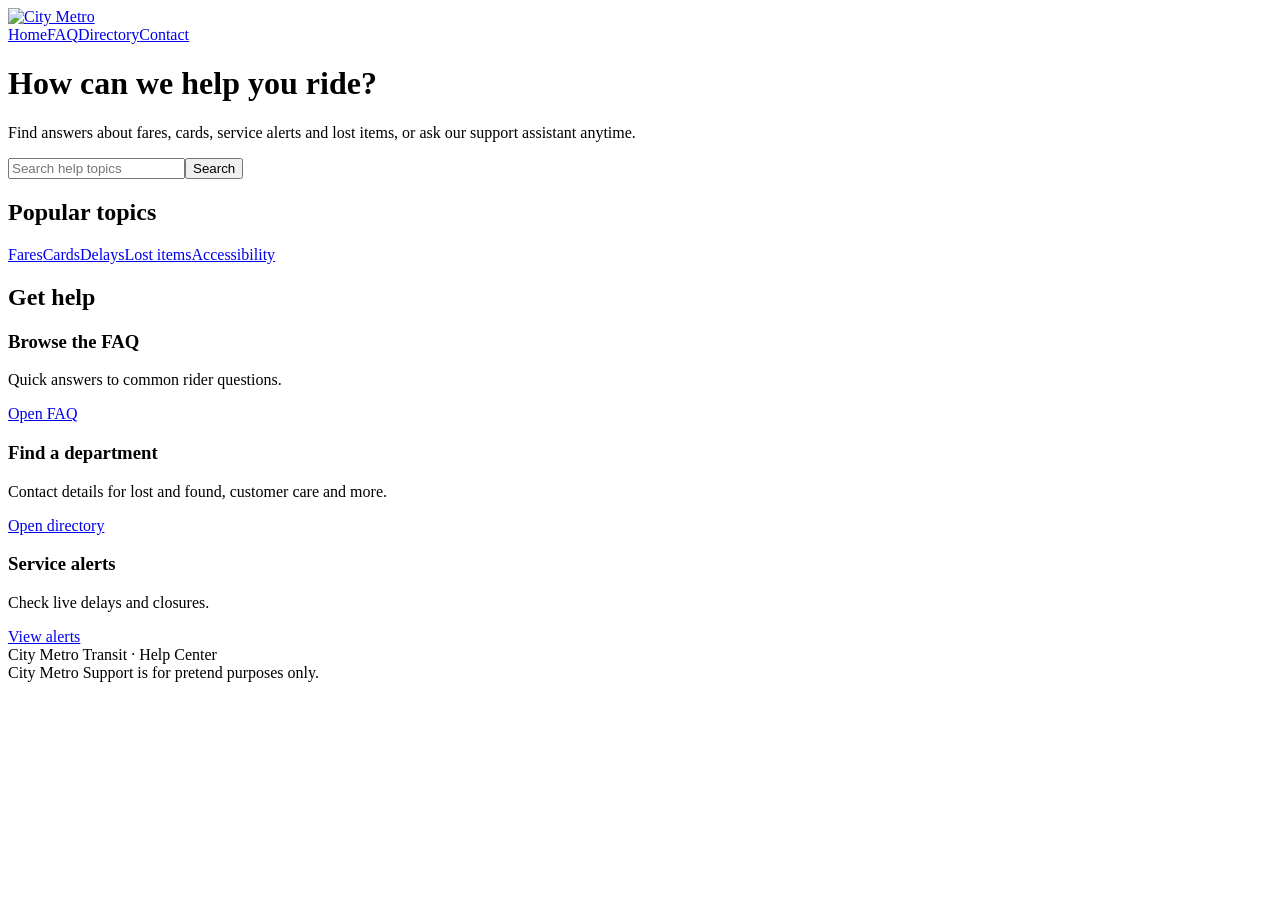
==== index.html @ 7c87658b "Create index.html" ====
<!doctype html><html lang="en"><head><meta charset="utf-8"><meta name="viewport" content="width=device-width,initial-scale=1">
<title>Help – City Metro Transit Help Center</title><link rel="stylesheet" href="styles.css"></head><body>
<header><div class="bar"><a class="logo" href="index.html" aria-label="City Metro Transit Help Center home"><img src="https://alerts.citymetro.xyz/logo.png" alt="City Metro"></a>
<nav><a class="btn on" href="index.html">Home</a><a class="btn " href="faq.html">FAQ</a><a class="btn " href="directory.html">Directory</a><a class="btn" href="contact.html">Contact</a></nav></div></header>
<main>
<h1>How can we help you ride?</h1>
<p class="lead">Find answers about fares, cards, service alerts and lost items, or ask our support assistant anytime.</p>
<form class="search" action="faq.html" method="get"><input name="q" type="search" placeholder="Search help topics" aria-label="Search help topics"><button class="btn primary" type="submit">Search</button></form>
<h2>Popular topics</h2>
<div class="topics"><a class="btn" href="faq.html?q=fare">Fares</a><a class="btn" href="faq.html?q=card">Cards</a><a class="btn" href="faq.html?q=delay">Delays</a><a class="btn" href="faq.html?q=lost">Lost items</a><a class="btn" href="faq.html?q=accessib">Accessibility</a></div>
<h2>Get help</h2>
<div class="list">
<div class="item"><h3>Browse the FAQ</h3><p>Quick answers to common rider questions.</p><a class="btn" href="faq.html">Open FAQ</a></div>
<div class="item"><h3>Find a department</h3><p>Contact details for lost and found, customer care and more.</p><a class="btn" href="directory.html">Open directory</a></div>
<div class="item"><h3>Service alerts</h3><p>Check live delays and closures.</p><a class="btn" href="https://alerts.citymetro.xyz">View alerts</a></div>
</div>
</main><footer>City Metro Transit · Help Center<br>City Metro Support is for pretend purposes only.</footer><script src="bot.js"></script></body></html>
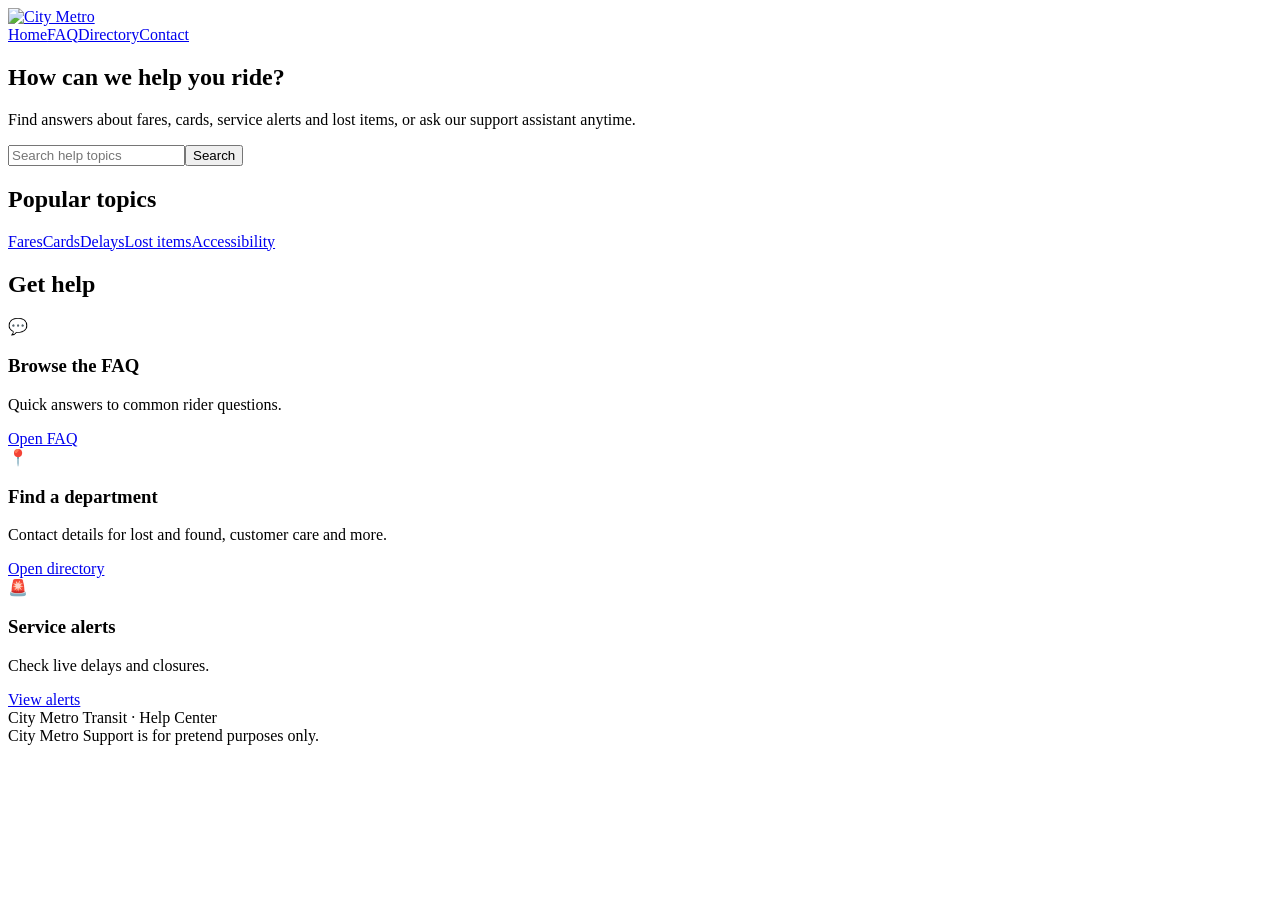
==== commit f3441e92: "Update index.html" ====
--- a/index.html
+++ b/index.html
@@ -3,15 +3,18 @@
 <header><div class="bar"><a class="logo" href="index.html" aria-label="City Metro Transit Help Center home"><img src="https://alerts.citymetro.xyz/logo.png" alt="City Metro"></a>
 <nav><a class="btn on" href="index.html">Home</a><a class="btn " href="faq.html">FAQ</a><a class="btn " href="directory.html">Directory</a><a class="btn" href="contact.html">Contact</a></nav></div></header>
 <main>
+<section class="hero">
 <h1>How can we help you ride?</h1>
 <p class="lead">Find answers about fares, cards, service alerts and lost items, or ask our support assistant anytime.</p>
 <form class="search" action="faq.html" method="get"><input name="q" type="search" placeholder="Search help topics" aria-label="Search help topics"><button class="btn primary" type="submit">Search</button></form>
+<div class="route" aria-hidden="true"><i></i><i></i><i></i><i></i></div>
+</section>
 <h2>Popular topics</h2>
 <div class="topics"><a class="btn" href="faq.html?q=fare">Fares</a><a class="btn" href="faq.html?q=card">Cards</a><a class="btn" href="faq.html?q=delay">Delays</a><a class="btn" href="faq.html?q=lost">Lost items</a><a class="btn" href="faq.html?q=accessib">Accessibility</a></div>
 <h2>Get help</h2>
 <div class="list">
-<div class="item"><h3>Browse the FAQ</h3><p>Quick answers to common rider questions.</p><a class="btn" href="faq.html">Open FAQ</a></div>
-<div class="item"><h3>Find a department</h3><p>Contact details for lost and found, customer care and more.</p><a class="btn" href="directory.html">Open directory</a></div>
-<div class="item"><h3>Service alerts</h3><p>Check live delays and closures.</p><a class="btn" href="https://alerts.citymetro.xyz">View alerts</a></div>
+<div class="item"><span class="ic" aria-hidden="true">💬</span><h3>Browse the FAQ</h3><p>Quick answers to common rider questions.</p><a class="btn" href="faq.html">Open FAQ</a></div>
+<div class="item"><span class="ic" aria-hidden="true">📍</span><h3>Find a department</h3><p>Contact details for lost and found, customer care and more.</p><a class="btn" href="directory.html">Open directory</a></div>
+<div class="item"><span class="ic" aria-hidden="true">🚨</span><h3>Service alerts</h3><p>Check live delays and closures.</p><a class="btn" href="https://alerts.citymetro.xyz">View alerts</a></div>
 </div>
 </main><footer>City Metro Transit · Help Center<br>City Metro Support is for pretend purposes only.</footer><script src="bot.js"></script></body></html>
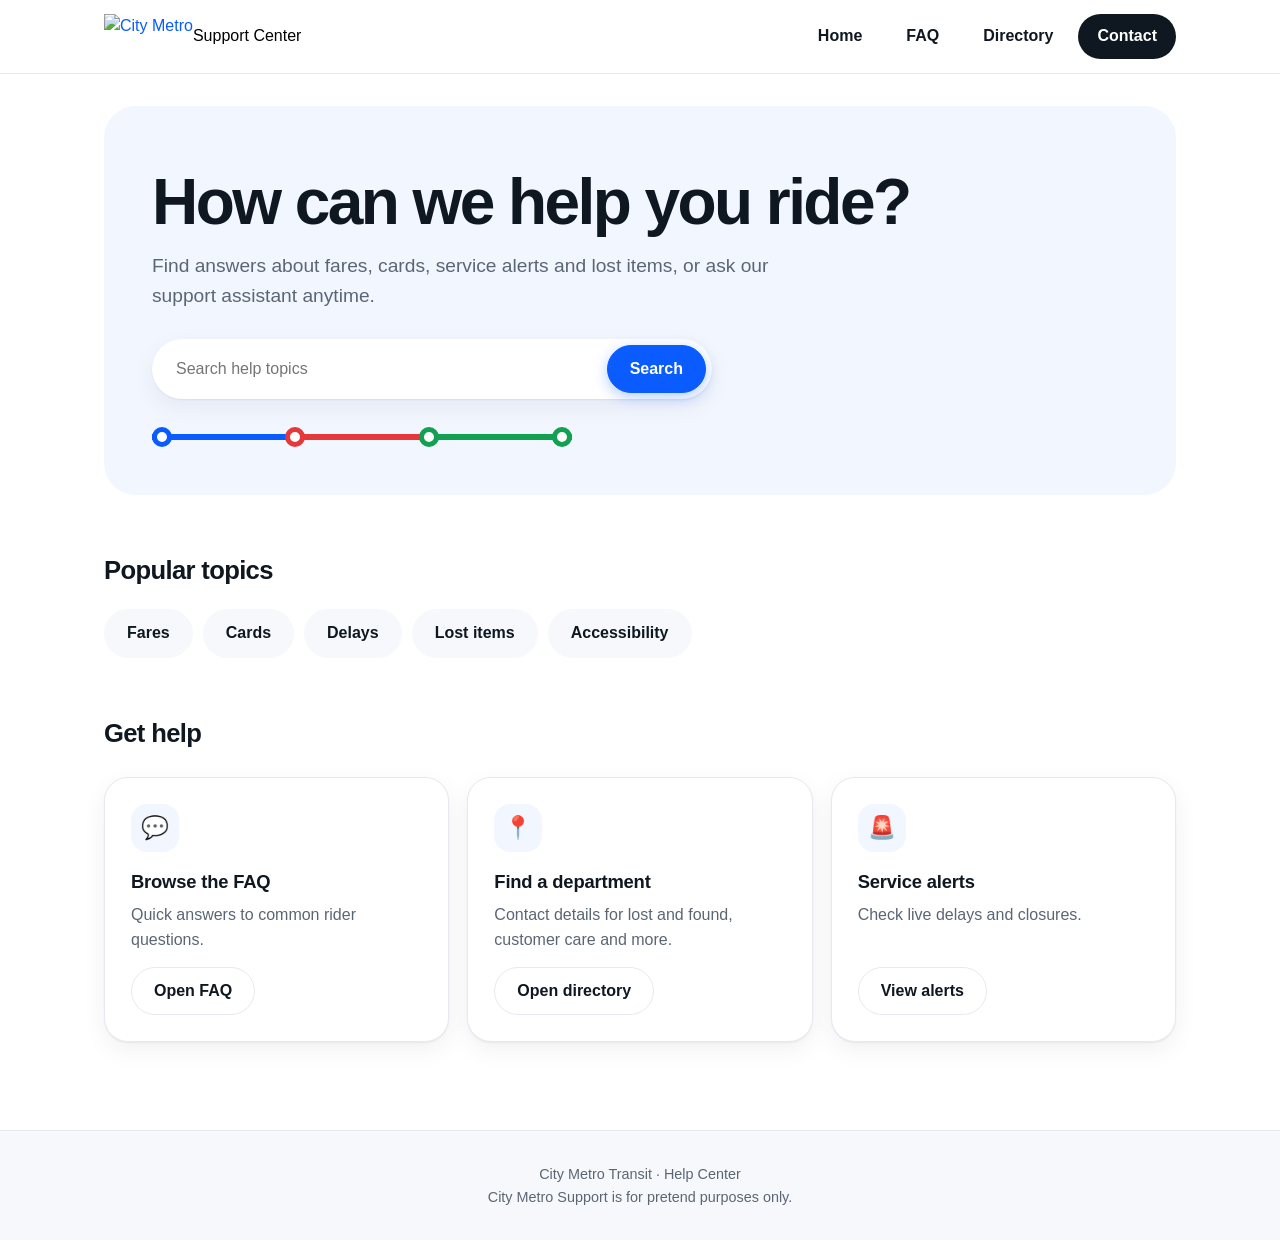
==== commit 64ac9f2d: "Revise header and navigation for support center Updated header section to include 'Support Center' a" ====
--- a/index.html
+++ b/index.html
@@ -1,7 +1,7 @@
 <!doctype html><html lang="en"><head><meta charset="utf-8"><meta name="viewport" content="width=device-width,initial-scale=1">
 <title>Help – City Metro Transit Help Center</title><link rel="stylesheet" href="styles.css"></head><body>
-<header><div class="bar"><a class="logo" href="index.html" aria-label="City Metro Transit Help Center home"><img src="https://alerts.citymetro.xyz/logo.png" alt="City Metro"></a>
-<nav><a class="btn on" href="index.html">Home</a><a class="btn " href="faq.html">FAQ</a><a class="btn " href="directory.html">Directory</a><a class="btn" href="contact.html">Contact</a></nav></div></header>
+<header><div class="bar"><a class="logo" href="index.html" aria-label="City Metro Transit Help Center home" style="text-decoration: none;"><img src="https://alerts.citymetro.xyz/logo.png" alt="City Metro"> <span style="color: #000; text-decoration: none;">Support Center</span></a>
+<nav><a class="btn " href="index.html">Home</a><a class="btn " href="faq.html">FAQ</a><a class="btn " href="directory.html">Directory</a><a class="btn on" href="contact.html">Contact</a></nav></div></header>
 <main>
 <section class="hero">
 <h1>How can we help you ride?</h1>
--- a/styles.css
+++ b/styles.css
@@ -0,0 +1,57 @@
+:root{--bg:#fff;--ink:#0f1720;--muted:#5b6674;--line:#e6eaf0;--tint:#f2f6ff;--soft:#f6f8fb;--brand:#0a5cff;--brand-d:#0847c4;--red:#e5383b;--green:#12a150;--r:999px;--shadow:0 1px 2px rgba(15,23,32,.06),0 8px 24px rgba(15,23,32,.06)}
+*{box-sizing:border-box}
+html{scroll-padding-top:90px}
+body{margin:0;background:var(--bg);color:var(--ink);font-family:"Helvetica Neue",Helvetica,Arial,sans-serif;line-height:1.55;-webkit-font-smoothing:antialiased}
+a{color:var(--brand);text-decoration:none}
+a:hover{text-decoration:underline}
+:focus-visible{outline:3px solid var(--brand);outline-offset:3px}
+header{position:sticky;top:0;background:rgba(255,255,255,.92);backdrop-filter:blur(10px);border-bottom:1px solid var(--line);z-index:10}
+.bar{max-width:1120px;margin:0 auto;padding:14px 24px;display:flex;align-items:center;gap:20px;flex-wrap:wrap}
+.logo{display:flex;align-items:center;margin-right:auto}
+.logo img{height:44px;display:block}
+nav{display:flex;gap:6px;flex-wrap:wrap}
+nav .btn{border-color:transparent;background:transparent;color:var(--ink);padding:9px 18px}
+nav .btn:hover{background:var(--soft);text-decoration:none}
+nav .btn.on{background:var(--ink);color:#fff}
+.btn{display:inline-block;padding:11px 22px;border-radius:var(--r);border:1px solid var(--line);background:#fff;color:var(--ink);font:inherit;font-weight:600;cursor:pointer;transition:transform .15s,box-shadow .15s,background .15s}
+.btn:hover{background:var(--soft);text-decoration:none;transform:translateY(-1px)}
+.btn.primary{background:var(--brand);border-color:var(--brand);color:#fff;box-shadow:0 4px 14px rgba(10,92,255,.3)}
+.btn.primary:hover{background:var(--brand-d)}
+main{max-width:1120px;margin:0 auto;padding:32px 24px 88px}
+.hero{background:var(--tint);border-radius:32px;padding:64px 48px 48px;margin-bottom:16px;position:relative;overflow:hidden}
+.hero.compact{padding:44px 48px 36px}
+h1{font-size:clamp(2.3rem,6vw,4rem);line-height:1.02;letter-spacing:-.04em;margin:0 0 16px;max-width:12em;font-weight:700}
+.hero.compact h1{font-size:clamp(2rem,5vw,3rem)}
+.lead{font-size:1.2rem;color:var(--muted);max-width:34em;margin:0 0 28px}
+.hero.compact .lead{margin-bottom:8px}
+.route{display:flex;align-items:center;max-width:420px;margin:28px 0 0;background:linear-gradient(90deg,var(--brand) 0 33%,var(--red) 33% 66%,var(--green) 66%) center/100% 6px no-repeat;justify-content:space-between}
+.route i{width:20px;height:20px;border-radius:50%;background:#fff;border:5px solid var(--brand)}
+.route i:nth-child(2){border-color:var(--red)}.route i:nth-child(3){border-color:var(--green)}.route i:nth-child(4){border-color:var(--green)}
+.search{display:flex;gap:8px;max-width:560px;background:#fff;border-radius:var(--r);padding:6px;box-shadow:var(--shadow)}
+.search input{flex:1;min-width:0;padding:12px 18px;border:0;background:transparent;font:inherit;outline:0}
+.search:focus-within{outline:3px solid var(--brand)}
+h2{font-size:1.6rem;letter-spacing:-.025em;margin:56px 0 18px}
+.topics{display:flex;flex-wrap:wrap;gap:10px}
+.topics .btn{background:var(--soft);border-color:transparent}
+.topics .btn:hover{background:var(--tint);color:var(--brand)}
+.list{display:grid;gap:18px;grid-template-columns:repeat(auto-fit,minmax(260px,1fr));margin-top:24px}
+.hero + .topics,.hero + .list{margin-top:24px}
+.item{background:#fff;border:1px solid var(--line);border-radius:24px;padding:26px;box-shadow:var(--shadow);display:flex;flex-direction:column;align-items:flex-start;transition:transform .2s,box-shadow .2s}
+.item:hover{transform:translateY(-3px);box-shadow:0 2px 4px rgba(15,23,32,.06),0 16px 36px rgba(15,23,32,.1)}
+.ic{width:48px;height:48px;border-radius:16px;background:var(--tint);display:grid;place-items:center;font-size:1.4rem;margin-bottom:16px}
+.item h3{margin:0 0 6px;font-size:1.15rem;letter-spacing:-.01em}
+.item p{margin:0 0 14px;color:var(--muted)}
+.item .btn{margin-top:auto}
+#faq{margin-top:20px;display:grid;gap:12px}
+details{background:#fff;border:1px solid var(--line);border-radius:20px;padding:0 24px;box-shadow:var(--shadow)}
+summary{font-weight:600;cursor:pointer;font-size:1.05rem;padding:20px 0;list-style:none;display:flex;justify-content:space-between;gap:16px;align-items:center}
+summary::-webkit-details-marker{display:none}
+summary::after{content:"+";flex:none;width:32px;height:32px;border-radius:50%;background:var(--tint);color:var(--brand);display:grid;place-items:center;font-size:1.3rem;font-weight:400}
+details[open] summary::after{content:"–"}
+details p{color:var(--muted);margin:0;padding-bottom:22px;max-width:44em}
+.filter{margin:24px 0 0;display:flex;max-width:560px}
+.filter input{flex:1;padding:14px 22px;border-radius:var(--r);border:1px solid var(--line);font:inherit;background:#fff;box-shadow:var(--shadow)}
+footer{background:var(--soft);border-top:1px solid var(--line);padding:32px 24px;text-align:center;color:var(--muted);font-size:.9rem}
+.hide{display:none!important}
+@media(max-width:600px){.hero,.hero.compact{padding:36px 24px;border-radius:24px}}
+@media(prefers-reduced-motion:reduce){*{transition:none!important}}
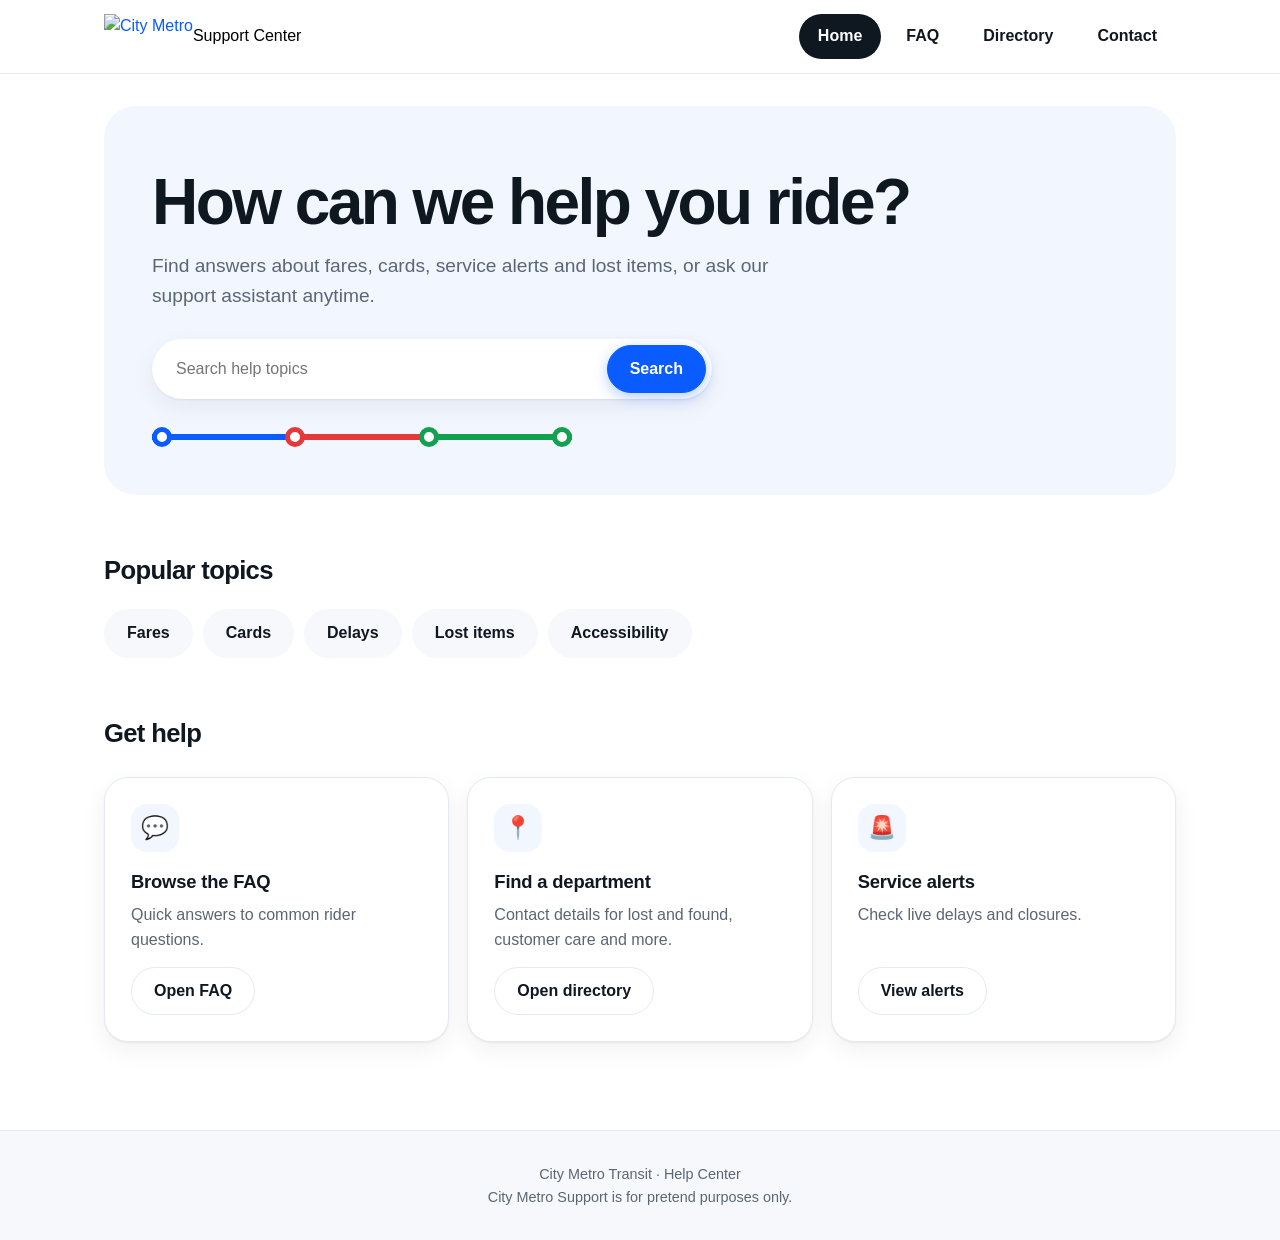
==== commit bb4b3bbe: "Update index.html" ====
--- a/index.html
+++ b/index.html
@@ -1,7 +1,7 @@
 <!doctype html><html lang="en"><head><meta charset="utf-8"><meta name="viewport" content="width=device-width,initial-scale=1">
 <title>Help – City Metro Transit Help Center</title><link rel="stylesheet" href="styles.css"></head><body>
 <header><div class="bar"><a class="logo" href="index.html" aria-label="City Metro Transit Help Center home" style="text-decoration: none;"><img src="https://alerts.citymetro.xyz/logo.png" alt="City Metro"> <span style="color: #000; text-decoration: none;">Support Center</span></a>
-<nav><a class="btn " href="index.html">Home</a><a class="btn " href="faq.html">FAQ</a><a class="btn " href="directory.html">Directory</a><a class="btn on" href="contact.html">Contact</a></nav></div></header>
+<nav><a class="btn on" href="index.html">Home</a><a class="btn " href="faq.html">FAQ</a><a class="btn " href="directory.html">Directory</a><a class="btn" href="contact.html">Contact</a></nav></div></header>
 <main>
 <section class="hero">
 <h1>How can we help you ride?</h1>
